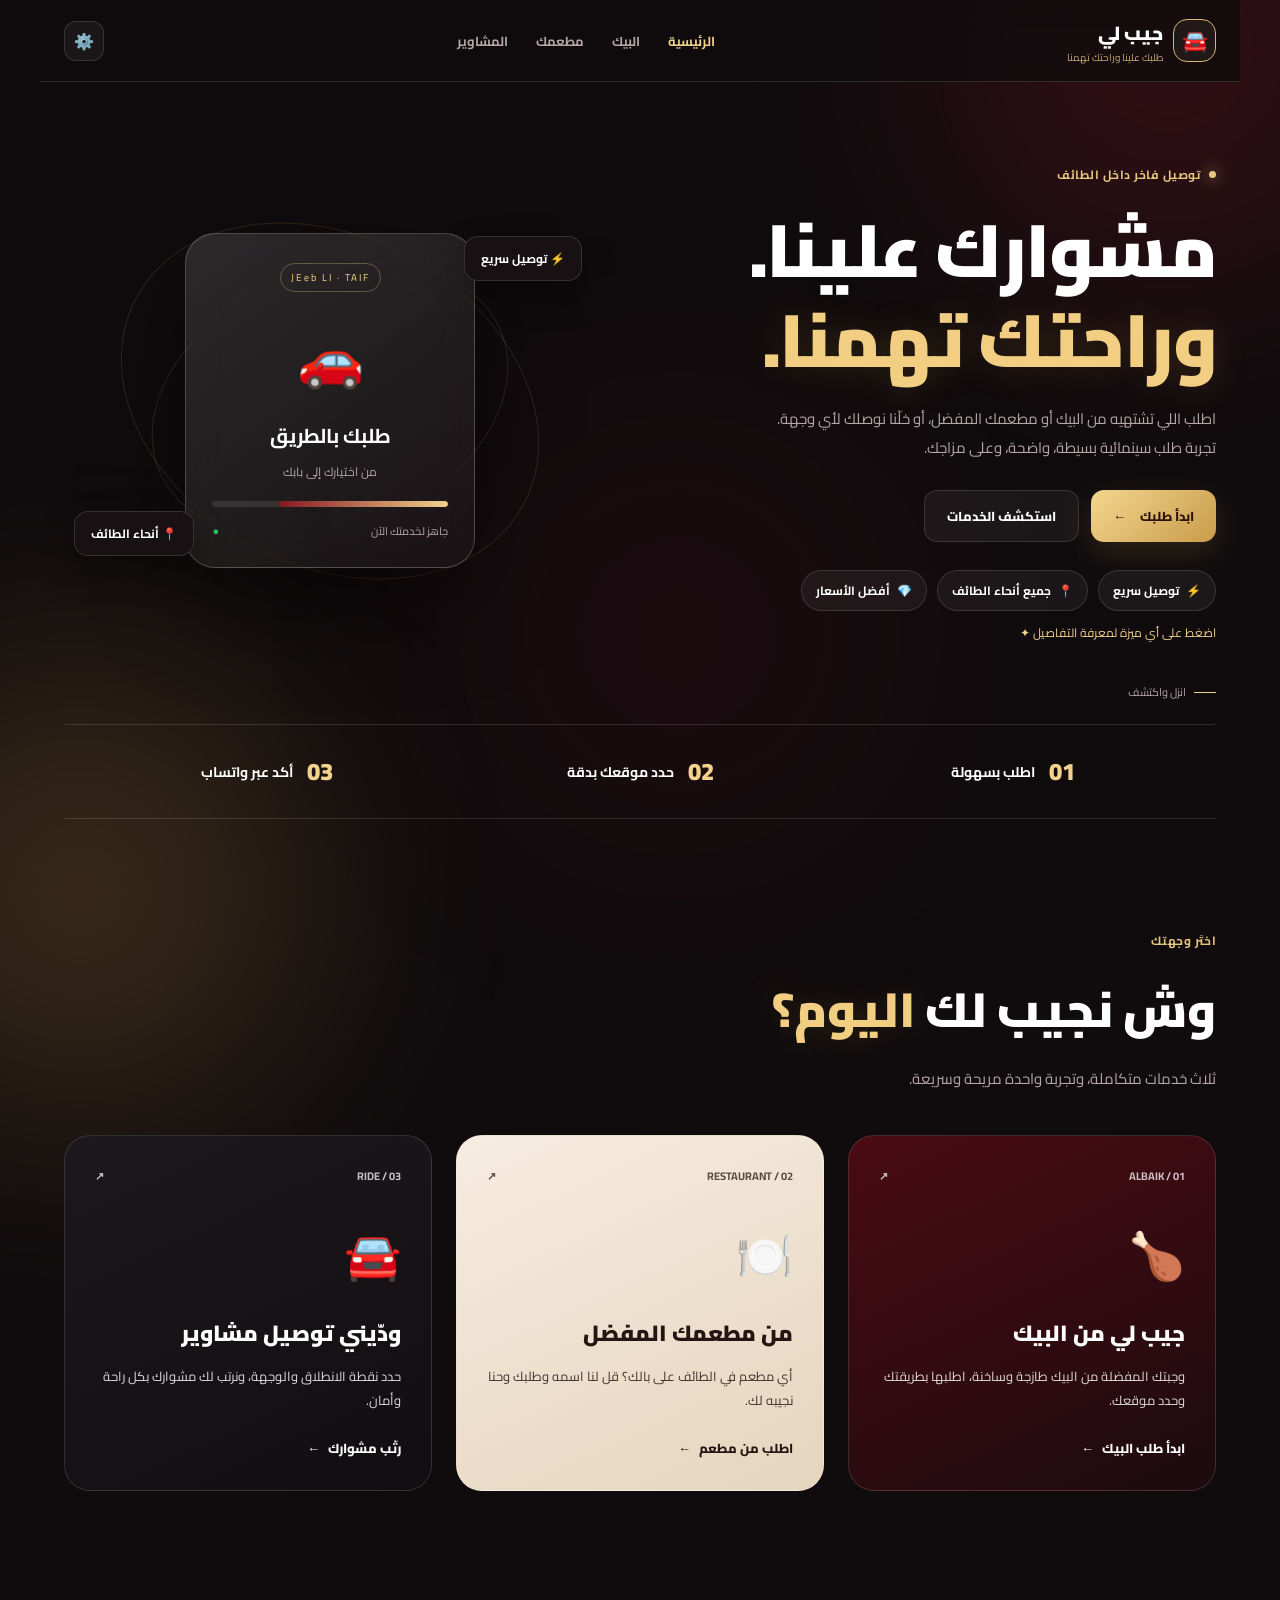
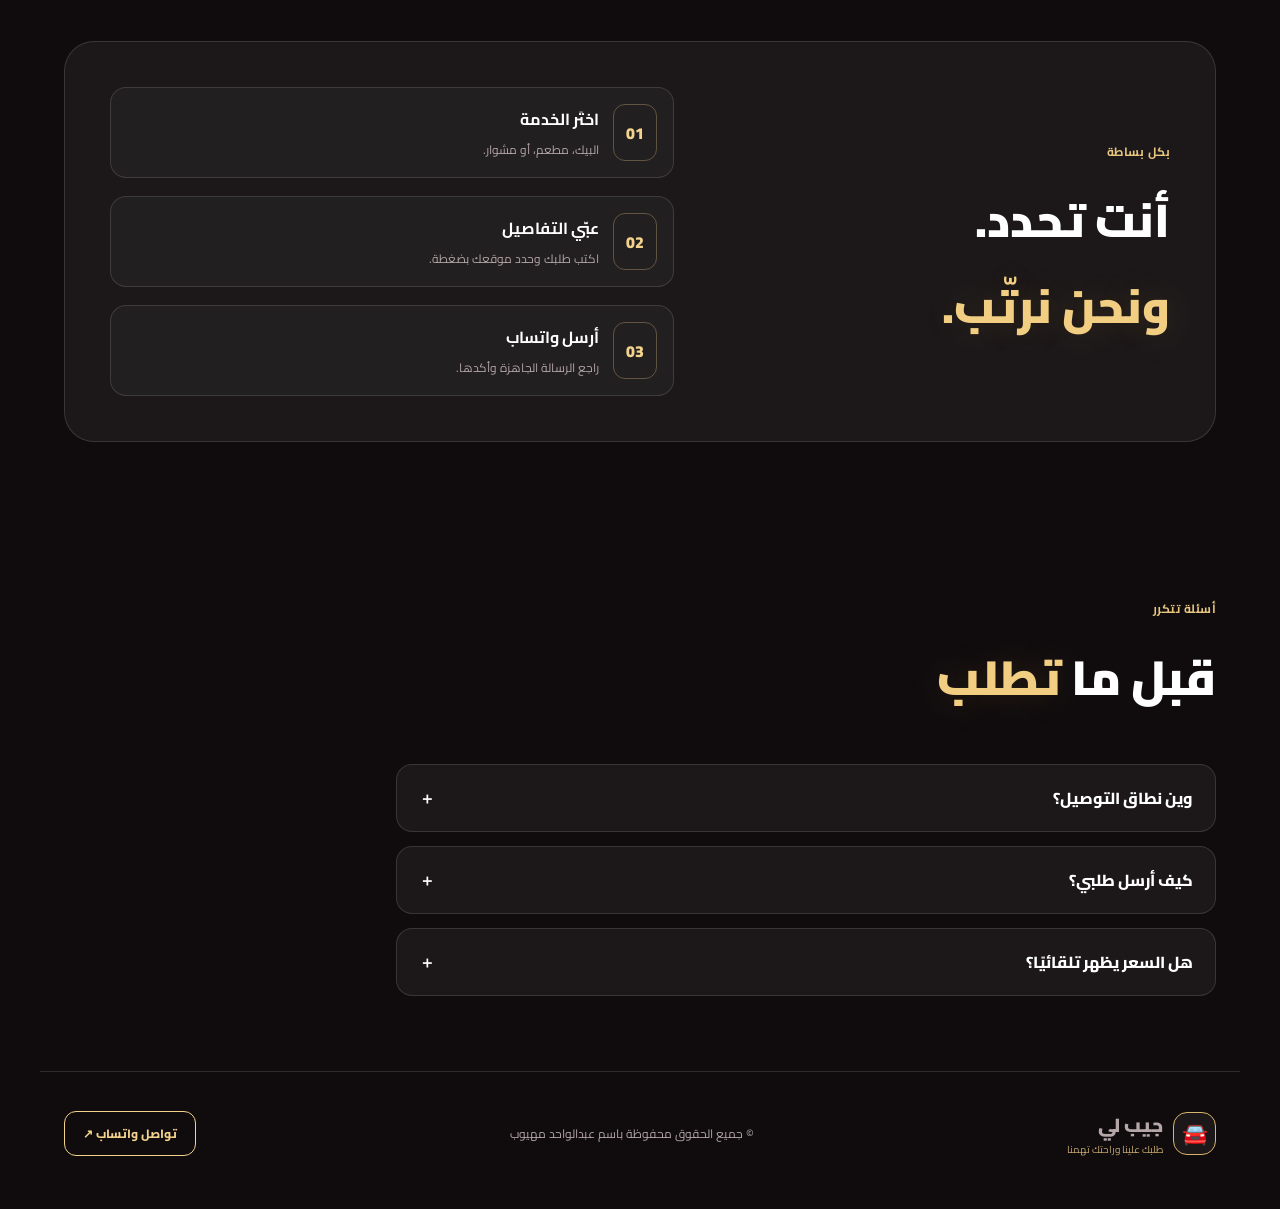
==== index.html @ 92479396 "Add files via upload" ====
<!doctype html>
<html lang="ar" dir="rtl">
<head>
  <meta charset="utf-8">
  <meta name="viewport" content="width=device-width,initial-scale=1">
  <meta name="theme-color" content="#730d16">
  <title>جيب لي | طلبك علينا وراحتك تهمنا</title>
  <link rel="preconnect" href="https://fonts.googleapis.com">
  <link rel="preconnect" href="https://fonts.gstatic.com" crossorigin>
  <link href="https://fonts.googleapis.com/css2?family=Cairo:wght@400;600;700;800;900&display=swap" rel="stylesheet">
  <link rel="stylesheet" href="index.css">
</head>
<body>
  <!-- شريط تقدم التمرير -->
  <div class="scroll-progress" id="scrollProgress"></div>

  <!-- الافتتاحية السينمائية -->
  <div class="cinematic-intro" id="cinematicIntro" aria-hidden="true">
    <div class="intro-light"></div>
    <div class="intro-inner">
      <div class="intro-mark">🚘</div>
      <div class="intro-title">جيب لي</div>
      <div class="intro-sub">JEeb LI · CINEMATIC X</div>
      <div class="intro-bar"><span></span></div>
      <button type="button" class="intro-skip" id="skipIntro">تخطي ↗</button>
    </div>
  </div>

  <!-- الإضاءات الخلفية -->
  <div class="ambient a1"></div>
  <div class="ambient a2"></div>
  <div class="ambient a3"></div>

  <!-- الهيدر -->
  <header class="nav" id="mainHeader">
    <a class="brand" href="index.html">
      <span class="brand-mark">🚘</span>
      <span>
        <b>جيب لي</b>
        <small>طلبك علينا وراحتك تهمنا</small>
      </span>
    </a>

    <nav id="navLinks" class="nav-links">
      <a class="active" href="index.html">الرئيسية</a>
      <a href="albaik.html">البيك</a>
      <a href="restaurant.html">مطعمك</a>
      <a href="trips.html">المشاوير</a>
    </nav>

    <div class="nav-actions">
      <button type="button" class="icon-btn" id="openSettings" aria-label="الإعدادات" title="الإعدادات والتفضيلات">⚙️</button>
      <button type="button" class="menu-btn" id="menuBtn" aria-label="القائمة">☰</button>
    </div>
  </header>

  <main>
    <!-- Hero Section -->
    <section class="hero">
      <div class="hero-copy reveal">
        <span class="eyebrow"><i></i> توصيل فاخر داخل الطائف</span>
        <h1>مشوارك علينا.<br><em>وراحتك تهمنا.</em></h1>
        <p>اطلب اللي تشتهيه من البيك أو مطعمك المفضل، أو خلّنا نوصلك لأي وجهة. تجربة طلب سينمائية بسيطة، واضحة، وعلى مزاجك.</p>

        <div class="hero-actions">
          <a class="btn primary" href="#services">ابدأ طلبك <span>←</span></a>
          <a class="btn ghost" href="#how">استكشف الخدمات</a>
        </div>

        <!-- Feature Badges التفاعلية -->
        <div class="badges-row">
          <button type="button" class="f-badge" data-tip="نستلم طلبك ونوصله بأسرع وقت ممكن داخل الطائف">
            <span>⚡</span> توصيل سريع
          </button>
          <button type="button" class="f-badge" data-tip="نغطي أحياء الطائف والحوية والمناطق المجاورة">
            <span>📍</span> جميع أنحاء الطائف
          </button>
          <button type="button" class="f-badge" data-tip="تسعير واضح وعادل يُؤكد معك قبل اعتماد الطلب">
            <span>💎</span> أفضل الأسعار
          </button>
        </div>
        <div class="badge-tip-box" id="badgeTipBox" aria-live="polite">اضغط على أي ميزة لمعرفة التفاصيل ✦</div>
      </div>

      <div class="hero-art reveal">
        <div class="orbit orbit-one"></div>
        <div class="orbit orbit-two"></div>
        <div class="glass-card main-glass tilt">
          <div class="shine"></div>
          <span class="tag">JEeb LI · TAIF</span>
          <div class="delivery-icon">🚗</div>
          <h3>طلبك بالطريق</h3>
          <p>من اختيارك إلى بابك</p>
          <div class="progress"><span></span></div>
          <div class="status">
            <span>جاهز لخدمتك الآن</span>
            <b>●</b>
          </div>
        </div>
        <div class="float-chip chip-a">⚡ توصيل سريع</div>
        <div class="float-chip chip-b">📍 أنحاء الطائف</div>
      </div>

      <div class="scroll-hint"><span></span> انزل واكتشف</div>
    </section>

    <!-- شريط الثقة -->
    <section class="trust reveal">
      <div><b>01</b><span>اطلب بسهولة</span></div>
      <div><b>02</b><span>حدد موقعك بدقة</span></div>
      <div><b>03</b><span>أكد عبر واتساب</span></div>
    </section>

    <!-- بطاقات الخدمات الرئيسية -->
    <section class="section" id="services">
      <div class="section-head reveal">
        <span class="eyebrow">اختَر وجهتك</span>
        <h2>وش نجيب لك <em>اليوم؟</em></h2>
        <p>ثلاث خدمات متكاملة، وتجربة واحدة مريحة وسريعة.</p>
      </div>

      <div class="service-grid">
        <a class="service-card red reveal tilt" href="albaik.html">
          <div class="card-top">
            <span class="num">01 / ALBAIK</span>
            <span class="arrow">↗</span>
          </div>
          <div class="service-emoji">🍗</div>
          <h3>جيب لي من البيك</h3>
          <p>وجبتك المفضلة من البيك طازجة وساخنة، اطلبها بطريقتك وحدد موقعك.</p>
          <span class="card-link">ابدأ طلب البيك <b>←</b></span>
          <div class="card-glow"></div>
        </a>

        <a class="service-card cream reveal tilt" href="restaurant.html">
          <div class="card-top">
            <span class="num">02 / RESTAURANT</span>
            <span class="arrow">↗</span>
          </div>
          <div class="service-emoji">🍽️</div>
          <h3>من مطعمك المفضل</h3>
          <p>أي مطعم في الطائف على بالك؟ قل لنا اسمه وطلبك وحنا نجيبه لك.</p>
          <span class="card-link">اطلب من مطعم <b>←</b></span>
          <div class="card-glow"></div>
        </a>

        <a class="service-card dark reveal tilt" href="trips.html">
          <div class="card-top">
            <span class="num">03 / RIDE</span>
            <span class="arrow">↗</span>
          </div>
          <div class="service-emoji">🚘</div>
          <h3>ودّيني توصيل مشاوير</h3>
          <p>حدد نقطة الانطلاق والوجهة، ونرتب لك مشوارك بكل راحة وأمان.</p>
          <span class="card-link">رتّب مشوارك <b>←</b></span>
          <div class="card-glow"></div>
        </a>
      </div>
    </section>

    <!-- كيف نعمل -->
    <section class="how section" id="how">
      <div class="how-panel reveal">
        <div>
          <span class="eyebrow">بكل بساطة</span>
          <h2>أنت تحدد.<br><em>ونحن نرتّب.</em></h2>
        </div>
        <div class="steps">
          <div>
            <span>01</span>
            <b>اختَر الخدمة</b>
            <small>البيك، مطعم، أو مشوار.</small>
          </div>
          <div>
            <span>02</span>
            <b>عبّي التفاصيل</b>
            <small>اكتب طلبك وحدد موقعك بضغطة.</small>
          </div>
          <div>
            <span>03</span>
            <b>أرسل واتساب</b>
            <small>راجع الرسالة الجاهزة وأكدها.</small>
          </div>
        </div>
      </div>
    </section>

    <!-- الأسئلة الشائعة -->
    <section class="section faq-section">
      <div class="section-head reveal">
        <span class="eyebrow">أسئلة تتكرر</span>
        <h2>قبل ما <em>تطلب</em></h2>
      </div>
      <div class="faq reveal">
        <details>
          <summary>وين نطاق التوصيل؟ <span>＋</span></summary>
          <p>الخدمة موجهة داخل الطائف. تأكد من توفر منطقتك عند التواصل عبر واتساب.</p>
        </details>
        <details>
          <summary>كيف أرسل طلبي؟ <span>＋</span></summary>
          <p>عبّئ النموذج في الصفحة المناسبة، ثم اضغط إرسال عبر واتساب لمراجعة التفاصيل وإرسالها.</p>
        </details>
        <details>
          <summary>هل السعر يظهر تلقائيًا؟ <span>＋</span></summary>
          <p>لا. تفاصيل السعر والتوصيل يتم تأكيدها بوضوح مع فريق الخدمة قبل اعتماد الطلب.</p>
        </details>
      </div>
    </section>
  </main>

  <!-- الفوتر -->
  <footer>
    <a class="brand" href="index.html">
      <span class="brand-mark">🚘</span>
      <span>
        <b>جيب لي</b>
        <small>طلبك علينا وراحتك تهمنا</small>
      </span>
    </a>
    <p>© جميع الحقوق محفوظة باسم عبدالواحد مهيوب</p>
    <a class="wa" href="https://wa.me/966571664509" target="_blank" rel="noopener">تواصل واتساب ↗</a>
  </footer>

  <!-- Settings Drawer -->
  <div class="drawer-overlay" id="drawerOverlay"></div>
  <aside class="settings-drawer" id="settingsDrawer" aria-label="الإعدادات">
    <div class="drawer-head">
      <div>
        <span>JEeb LI · SETTINGS</span>
        <h3>إعدادات التجربة</h3>
      </div>
      <button type="button" class="close-btn" id="closeSettings" aria-label="إغلاق">✕</button>
    </div>

    <div class="drawer-body">
      <div class="setting-row">
        <div>
          <b>المظهر (داكن / فاتح)</b>
          <small>تبديل ألوان الواجهة</small>
        </div>
        <button type="button" class="pill-toggle" id="themeToggle">الوضع الداكن 🌙</button>
      </div>

      <div class="setting-row">
        <div>
          <b>الحركات السينمائية</b>
          <small>تفعيل أو تقليل الأنيميشن</small>
        </div>
        <button type="button" class="pill-toggle" id="motionToggle">مفعّلة ✨</button>
      </div>

      <div class="drawer-card">
        <b>⭐ قيّم تجربتك</b>
        <div class="stars" id="starRating">
          <button type="button" data-star="1">★</button>
          <button type="button" data-star="2">★</button>
          <button type="button" data-star="3">★</button>
          <button type="button" data-star="4">★</button>
          <button type="button" data-star="5">★</button>
        </div>
        <textarea id="feedbackInput" placeholder="اكتب تعليقك أو اقتراحك لتحسين الخدمة..."></textarea>
        <button type="button" class="btn primary full-btn" id="sendFeedbackBtn">إرسال التقييم والاقتراح</button>
      </div>

      <div class="drawer-links">
        <details>
          <summary>الشروط والأحكام</summary>
          <p>يتم اعتماد الطلبات بعد مراجعتها وتأكيد السعر النهائي عبر محادثة واتساب الرسمية.</p>
        </details>
        <details>
          <summary>سياسة الخصوصية</summary>
          <p>بياناتك وموقعك الجغرافي تُستخدم فقط لتنفيذ طلبك ولا يتم تخزينها على خوادم خارجية.</p>
        </details>
        <details>
          <summary>معلومات الموقع والتواصل</summary>
          <p>منصة جيب لي لخدمات التوصيل والمشاوير في الطائف — واتساب الدعم: 966571664509</p>
        </details>
      </div>
    </div>
  </aside>

  <div class="toast" id="toast"></div>
  <script src="index.js"></script>
</body>
</html>
---- index.css ----
:root {
  --bg: #100c0e;
  --surface: #181114;
  --card: rgba(255, 255, 255, 0.05);
  --red: #851722;
  --red2: #4b0b13;
  --gold: #f2d28c;
  --gold2: #c99b4b;
  --cream: #fff8ed;
  --text: #ffffff;
  --muted: #b5a6a8;
  --line: rgba(255, 255, 255, 0.13);
  --ease: cubic-bezier(0.16, 1, 0.3, 1);
}

html[data-theme="light"] {
  --bg: #f7f1e8;
  --surface: #fffaf2;
  --card: rgba(44, 27, 25, 0.05);
  --text: #241615;
  --muted: #6e5b58;
  --line: rgba(44, 27, 25, 0.14);
}

* { box-sizing: border-box; }
html { scroll-behavior: smooth; }
body {
  margin: 0;
  background: var(--bg);
  color: var(--text);
  font-family: 'Cairo', Arial, sans-serif;
  overflow-x: hidden;
  transition: background 0.35s var(--ease), color 0.35s var(--ease);
}
a { color: inherit; text-decoration: none; }
button, input, textarea { font: inherit; }

/* Scroll Progress */
.scroll-progress {
  position: fixed;
  top: 0;
  right: 0;
  height: 3px;
  width: 0%;
  background: linear-gradient(90deg, var(--gold2), var(--gold));
  z-index: 1200;
}

/* Cinematic Opening */
.cinematic-intro {
  position: fixed;
  inset: 0;
  z-index: 3000;
  background: radial-gradient(circle at center, #2a0d14 0%, #0b0709 75%);
  display: grid;
  place-items: center;
  transition: opacity 0.65s var(--ease), visibility 0.65s var(--ease);
}
.cinematic-intro.hide {
  opacity: 0;
  visibility: hidden;
  pointer-events: none;
}
.intro-inner { text-align: center; padding: 20px; }
.intro-mark {
  width: 68px;
  height: 68px;
  margin: 0 auto 14px;
  border-radius: 20px;
  border: 1px solid rgba(242, 210, 140, 0.5);
  display: grid;
  place-items: center;
  font-size: 30px;
  background: rgba(255, 255, 255, 0.05);
  box-shadow: 0 20px 50px rgba(0,0,0,0.5);
  animation: popIn 0.7s var(--ease);
}
.intro-title {
  font-size: 38px;
  font-weight: 900;
  color: #fff;
  letter-spacing: -1px;
}
.intro-sub {
  font-size: 11px;
  letter-spacing: 3px;
  color: var(--gold);
  margin-top: 4px;
}
.intro-bar {
  width: 190px;
  height: 3px;
  background: rgba(255,255,255,0.12);
  border-radius: 10px;
  margin: 20px auto 16px;
  overflow: hidden;
}
.intro-bar span {
  display: block;
  height: 100%;
  width: 0%;
  background: linear-gradient(90deg, var(--gold2), var(--gold));
  animation: barFill 1.1s var(--ease) forwards;
}
.intro-skip {
  background: transparent;
  border: 1px solid rgba(242, 210, 140, 0.35);
  color: var(--gold);
  padding: 6px 14px;
  border-radius: 99px;
  font-size: 11px;
  cursor: pointer;
}
@keyframes barFill { to { width: 100%; } }
@keyframes popIn { from { opacity: 0; transform: scale(0.85); } to { opacity: 1; transform: scale(1); } }

/* Ambient Lights */
.ambient {
  position: fixed;
  z-index: -1;
  width: 460px;
  height: 460px;
  border-radius: 50%;
  filter: blur(110px);
  opacity: 0.22;
  pointer-events: none;
}
.a1 { background: #a51d2e; top: -180px; right: -120px; }
.a2 { background: #c48d42; bottom: -220px; left: -150px; }
.a3 { background: #6b111d; top: 45%; left: 35%; opacity: 0.12; }

/* Header */
.nav {
  height: 82px;
  max-width: 1200px;
  margin: auto;
  padding: 0 24px;
  display: flex;
  align-items: center;
  justify-content: space-between;
  border-bottom: 1px solid var(--line);
  position: sticky;
  top: 0;
  z-index: 50;
  backdrop-filter: blur(16px);
  background: rgba(16, 12, 14, 0.78);
}
html[data-theme="light"] .nav { background: rgba(247, 241, 232, 0.85); }

.brand { display: flex; align-items: center; gap: 10px; }
.brand-mark {
  display: grid;
  place-items: center;
  width: 43px;
  height: 43px;
  border: 1px solid #d9b66b;
  border-radius: 14px;
  background: var(--card);
  font-size: 21px;
}
.brand b { display: block; font-size: 19px; font-weight: 900; }
.brand small { display: block; font-size: 10px; color: #c6a96d; margin-top: -3px; }

.nav-links { display: flex; gap: 28px; color: var(--muted); font-size: 13px; font-weight: 700; }
.nav-links a { transition: 0.25s; position: relative; }
.nav-links a:hover, .nav-links .active { color: var(--gold); }
html[data-theme="light"] .nav-links a:hover, html[data-theme="light"] .nav-links .active { color: #8c5a19; }

.nav-actions { display: flex; align-items: center; gap: 10px; }
.icon-btn {
  width: 40px;
  height: 40px;
  border-radius: 12px;
  border: 1px solid var(--line);
  background: var(--card);
  color: var(--text);
  cursor: pointer;
  display: grid;
  place-items: center;
  transition: 0.25s;
}
.icon-btn:hover { border-color: var(--gold); transform: rotate(25deg); }
.menu-btn { display: none; background: none; border: 1px solid var(--line); border-radius: 10px; color: var(--text); font-size: 20px; padding: 4px 10px; cursor: pointer; }

/* Hero */
.hero {
  max-width: 1200px;
  min-height: 630px;
  margin: auto;
  padding: 75px 24px 70px;
  display: grid;
  grid-template-columns: 1.05fr 0.95fr;
  align-items: center;
  gap: 30px;
  position: relative;
}
.hero-copy { max-width: 570px; }
.eyebrow {
  display: inline-flex;
  align-items: center;
  gap: 9px;
  color: #e8c77f;
  font-size: 12px;
  font-weight: 700;
  letter-spacing: 0.5px;
}
html[data-theme="light"] .eyebrow { color: #9c6821; }
.eyebrow i {
  width: 7px;
  height: 7px;
  background: #e8c77f;
  border-radius: 50%;
  box-shadow: 0 0 15px #e8c77f;
}
.hero h1 {
  font-size: clamp(40px, 5.8vw, 74px);
  line-height: 1.22;
  margin: 18px 0;
  font-weight: 900;
  letter-spacing: -1.5px;
}
.hero h1 em, .section-head h2 em, .how h2 em {
  font-style: normal;
  color: #f1ce81;
  text-shadow: 0 0 35px #c99a4233;
}
html[data-theme="light"] .hero h1 em,
html[data-theme="light"] .section-head h2 em,
html[data-theme="light"] .how h2 em { color: #9c641c; text-shadow: none; }

.hero-copy > p {
  max-width: 470px;
  color: var(--muted);
  line-height: 1.95;
  font-size: 15px;
}
.hero-actions { display: flex; flex-wrap: wrap; gap: 12px; margin-top: 28px; }
.btn {
  padding: 13px 22px;
  border-radius: 13px;
  font-weight: 800;
  font-size: 13px;
  display: inline-flex;
  gap: 14px;
  align-items: center;
  justify-content: center;
  border: 0;
  cursor: pointer;
  transition: transform 0.25s var(--ease), box-shadow 0.25s var(--ease);
}
.btn:hover { transform: translateY(-3px); }
.primary {
  background: linear-gradient(135deg, #f3d68e, #c99b4b);
  color: #2c100b;
  box-shadow: 0 10px 30px #d6a54a28;
}
.ghost { border: 1px solid var(--line); color: var(--text); background: var(--card); }

/* Feature Badges */
.badges-row {
  display: flex;
  flex-wrap: wrap;
  gap: 10px;
  margin-top: 28px;
}
.f-badge {
  background: var(--card);
  border: 1px solid var(--line);
  color: var(--text);
  padding: 8px 14px;
  border-radius: 99px;
  font-size: 12px;
  font-weight: 700;
  display: inline-flex;
  align-items: center;
  gap: 7px;
  cursor: pointer;
  transition: 0.25s;
}
.f-badge:hover, .f-badge.active {
  border-color: var(--gold);
  background: rgba(242, 210, 140, 0.12);
  transform: translateY(-2px);
}
.badge-tip-box {
  margin-top: 10px;
  font-size: 12px;
  color: var(--gold);
  min-height: 20px;
}
html[data-theme="light"] .badge-tip-box { color: #8c5a19; }

/* Hero Art */
.hero-art {
  height: 420px;
  position: relative;
  display: grid;
  place-items: center;
  perspective: 1000px;
}
.orbit {
  position: absolute;
  border: 1px solid #d9b66b28;
  border-radius: 50%;
  transform: rotate(-22deg);
}
.orbit-one { width: 370px; height: 260px; }
.orbit-two { width: 440px; height: 330px; transform: rotate(28deg); }

.glass-card {
  position: relative;
  overflow: hidden;
  backdrop-filter: blur(22px);
  background: linear-gradient(145deg, rgba(255,255,255,0.12), rgba(255,255,255,0.03));
  border: 1px solid rgba(255,255,255,0.2);
  box-shadow: 0 35px 100px rgba(0,0,0,0.45);
  border-radius: 30px;
}
html[data-theme="light"] .glass-card {
  background: linear-gradient(145deg, #fffdf9, #f4eadc);
  border-color: rgba(156, 100, 28, 0.25);
  box-shadow: 0 25px 60px rgba(80, 50, 20, 0.12);
}
.main-glass { width: 290px; padding: 26px; text-align: center; }
.tag {
  font-size: 10px;
  letter-spacing: 2px;
  color: var(--gold);
  border: 1px solid rgba(242, 210, 140, 0.3);
  padding: 4px 10px;
  border-radius: 99px;
}
html[data-theme="light"] .tag { color: #8c5a19; border-color: rgba(140,90,25,0.3); }
.delivery-icon { font-size: 54px; margin: 18px 0 8px; }
.main-glass h3 { margin: 0 0 6px; font-size: 20px; }
.main-glass p { margin: 0 0 18px; font-size: 12px; color: var(--muted); }
.progress {
  height: 6px;
  background: rgba(255,255,255,0.1);
  border-radius: 10px;
  overflow: hidden;
}
.progress span {
  display: block;
  width: 72%;
  height: 100%;
  background: linear-gradient(90deg, var(--red), var(--gold));
  border-radius: 10px;
}
.status {
  margin-top: 14px;
  display: flex;
  justify-content: space-between;
  font-size: 11px;
  color: var(--muted);
}
.status b { color: #22c55e; }

.float-chip {
  position: absolute;
  padding: 10px 16px;
  border-radius: 14px;
  background: var(--surface);
  border: 1px solid var(--line);
  font-size: 12px;
  font-weight: 700;
  box-shadow: 0 15px 35px rgba(0,0,0,0.3);
}
.chip-a { top: 45px; right: 15px; }
.chip-b { bottom: 55px; left: 10px; }

.scroll-hint {
  position: absolute;
  bottom: 12px;
  right: 24px;
  font-size: 11px;
  color: var(--muted);
  display: flex;
  align-items: center;
  gap: 8px;
}
.scroll-hint span { width: 22px; height: 1px; background: var(--gold); }

/* Trust */
.trust {
  max-width: 1150px;
  margin: 10px auto 30px;
  padding: 24px;
  display: grid;
  grid-template-columns: repeat(3, 1fr);
  gap: 18px;
  border-top: 1px solid var(--line);
  border-bottom: 1px solid var(--line);
}
.trust div { display: flex; align-items: center; gap: 14px; justify-content: center; }
.trust b { font-size: 24px; font-weight: 900; color: var(--gold); }
html[data-theme="light"] .trust b { color: #9c641c; }
.trust span { font-size: 14px; font-weight: 700; }

/* Sections & Service Cards */
.section { max-width: 1200px; margin: auto; padding: 75px 24px; }
.section-head { margin-bottom: 42px; }
.section-head h2 { font-size: clamp(30px, 4.5vw, 48px); margin: 10px 0; font-weight: 900; }
.section-head p { color: var(--muted); margin: 0; font-size: 15px; }

.service-grid { display: grid; grid-template-columns: repeat(3, 1fr); gap: 24px; }
.service-card {
  position: relative;
  overflow: hidden;
  border-radius: 26px;
  padding: 30px;
  border: 1px solid var(--line);
  display: flex;
  flex-direction: column;
  transition: transform 0.3s var(--ease), border-color 0.3s var(--ease), box-shadow 0.3s var(--ease);
}
.service-card:hover {
  border-color: var(--gold);
  box-shadow: 0 25px 60px rgba(0, 0, 0, 0.35);
}
.service-card.red { background: linear-gradient(155deg, #4b0b13, #1b0b0f); color: #fff; }
.service-card.cream { background: linear-gradient(155deg, #f6ece0, #e6d5be); color: #241513; }
.service-card.dark { background: linear-gradient(155deg, #1d181c, #110d10); color: #fff; }

.card-top { display: flex; justify-content: space-between; font-size: 11px; opacity: 0.75; font-weight: 700; }
.service-emoji { font-size: 46px; margin: 26px 0 14px; }
.service-card h3 { font-size: 22px; margin: 0 0 10px; font-weight: 900; }
.service-card p { font-size: 13px; line-height: 1.85; opacity: 0.85; margin: 0 0 24px; flex-grow: 1; }
.card-link { font-size: 13px; font-weight: 800; display: inline-flex; align-items: center; gap: 8px; }

/* How Panel */
.how-panel {
  background: var(--card);
  border: 1px solid var(--line);
  border-radius: 30px;
  padding: 45px;
  display: grid;
  grid-template-columns: 0.9fr 1.1fr;
  gap: 35px;
  align-items: center;
}
.how-panel h2 { font-size: clamp(30px, 4vw, 46px); margin: 12px 0 0; font-weight: 900; }
.steps { display: grid; gap: 18px; }
.steps div {
  display: grid;
  grid-template-columns: 44px 1fr;
  gap: 4px 14px;
  padding: 16px;
  border-radius: 16px;
  background: rgba(255,255,255,0.03);
  border: 1px solid var(--line);
}
.steps span {
  grid-row: span 2;
  display: grid;
  place-items: center;
  font-weight: 900;
  color: var(--gold);
  border: 1px solid rgba(242,210,140,0.3);
  border-radius: 12px;
}
html[data-theme="light"] .steps span { color: #9c641c; }
.steps small { color: var(--muted); font-size: 12px; }

/* FAQ */
.faq { display: grid; gap: 14px; max-width: 820px; }
.faq details {
  background: var(--card);
  border: 1px solid var(--line);
  border-radius: 16px;
  padding: 18px 22px;
}
.faq summary {
  cursor: pointer;
  font-weight: 800;
  list-style: none;
  display: flex;
  justify-content: space-between;
  align-items: center;
}
.faq details p { margin: 12px 0 0; color: var(--muted); font-size: 13px; line-height: 1.9; }

/* Footer */
footer {
  max-width: 1200px;
  margin: auto;
  padding: 35px 24px 50px;
  border-top: 1px solid var(--line);
  display: flex;
  flex-wrap: wrap;
  gap: 20px;
  align-items: center;
  justify-content: space-between;
  font-size: 12px;
  color: var(--muted);
}
footer .wa {
  padding: 10px 18px;
  border-radius: 12px;
  border: 1px solid var(--gold);
  color: var(--gold);
  font-weight: 800;
}
html[data-theme="light"] footer .wa { color: #8c5a19; border-color: #8c5a19; }

/* Settings Drawer */
.drawer-overlay {
  position: fixed;
  inset: 0;
  background: rgba(0, 0, 0, 0.6);
  backdrop-filter: blur(4px);
  z-index: 900;
  opacity: 0;
  visibility: hidden;
  transition: 0.3s;
}
.drawer-overlay.open { opacity: 1; visibility: visible; }
.settings-drawer {
  position: fixed;
  top: 0;
  left: 0;
  width: min(390px, 92vw);
  height: 100%;
  background: var(--surface);
  border-right: 1px solid var(--line);
  z-index: 950;
  transform: translateX(-100%);
  transition: transform 0.35s var(--ease);
  display: flex;
  flex-direction: column;
}
.settings-drawer.open { transform: translateX(0); }
.drawer-head {
  padding: 22px;
  border-bottom: 1px solid var(--line);
  display: flex;
  justify-content: space-between;
  align-items: center;
}
.drawer-head span { font-size: 10px; letter-spacing: 2px; color: var(--gold); }
.drawer-head h3 { margin: 4px 0 0; font-size: 20px; }
.close-btn {
  background: var(--card);
  border: 1px solid var(--line);
  color: var(--text);
  width: 36px;
  height: 36px;
  border-radius: 10px;
  cursor: pointer;
}
.drawer-body { padding: 20px; overflow-y: auto; display: grid; gap: 16px; }
.setting-row {
  display: flex;
  justify-content: space-between;
  align-items: center;
  gap: 12px;
  padding: 14px;
  border-radius: 14px;
  background: var(--card);
  border: 1px solid var(--line);
}
.setting-row b { display: block; font-size: 13px; }
.setting-row small { color: var(--muted); font-size: 11px; }
.pill-toggle {
  padding: 8px 12px;
  border-radius: 10px;
  border: 1px solid var(--line);
  background: var(--bg);
  color: var(--text);
  font-size: 11px;
  font-weight: 700;
  cursor: pointer;
  white-space: nowrap;
}
.drawer-card {
  padding: 16px;
  border-radius: 16px;
  background: var(--card);
  border: 1px solid var(--line);
  display: grid;
  gap: 10px;
}
.stars { display: flex; gap: 6px; }
.stars button {
  background: none;
  border: 0;
  font-size: 24px;
  color: #6b5f61;
  cursor: pointer;
  padding: 0;
}
.stars button.active { color: var(--gold); }
.drawer-card textarea {
  width: 100%;
  min-height: 75px;
  background: var(--bg);
  border: 1px solid var(--line);
  border-radius: 10px;
  padding: 10px;
  color: var(--text);
  font-size: 12px;
  resize: vertical;
}
.full-btn { width: 100%; }
.drawer-links details {
  padding: 12px 14px;
  border: 1px solid var(--line);
  border-radius: 12px;
  margin-bottom: 8px;
  font-size: 12px;
}
.drawer-links summary { font-weight: 700; cursor: pointer; }
.drawer-links p { color: var(--muted); margin: 8px 0 0; line-height: 1.8; }

/* Reveal & Toast */
.reveal { opacity: 0; transform: translateY(22px); transition: opacity 0.65s var(--ease), transform 0.65s var(--ease); }
.reveal.visible { opacity: 1; transform: translateY(0); }
body.reduce-motion .reveal { opacity: 1; transform: none; transition: none; }
body.reduce-motion .cinematic-intro { display: none; }

.toast {
  position: fixed;
  bottom: 24px;
  left: 50%;
  transform: translate(-50%, 24px);
  background: #231619;
  color: #fff;
  border: 1px solid rgba(242, 210, 140, 0.35);
  padding: 11px 20px;
  border-radius: 12px;
  font-size: 12px;
  opacity: 0;
  pointer-events: none;
  z-index: 2000;
  transition: 0.3s;
}
.toast.show { opacity: 1; transform: translate(-50%, 0); }

@media (max-width: 900px) {
  .hero { grid-template-columns: 1fr; padding-top: 45px; }
  .hero-art { height: 340px; }
  .service-grid, .how-panel, .trust { grid-template-columns: 1fr; }
  .menu-btn { display: inline-block; }
  .nav-links {
    display: none;
    position: absolute;
    top: 82px;
    right: 0;
    left: 0;
    background: var(--surface);
    border-bottom: 1px solid var(--line);
    flex-direction: column;
    padding: 18px 24px;
    gap: 16px;
  }
  .nav-links.open { display: flex; }
}
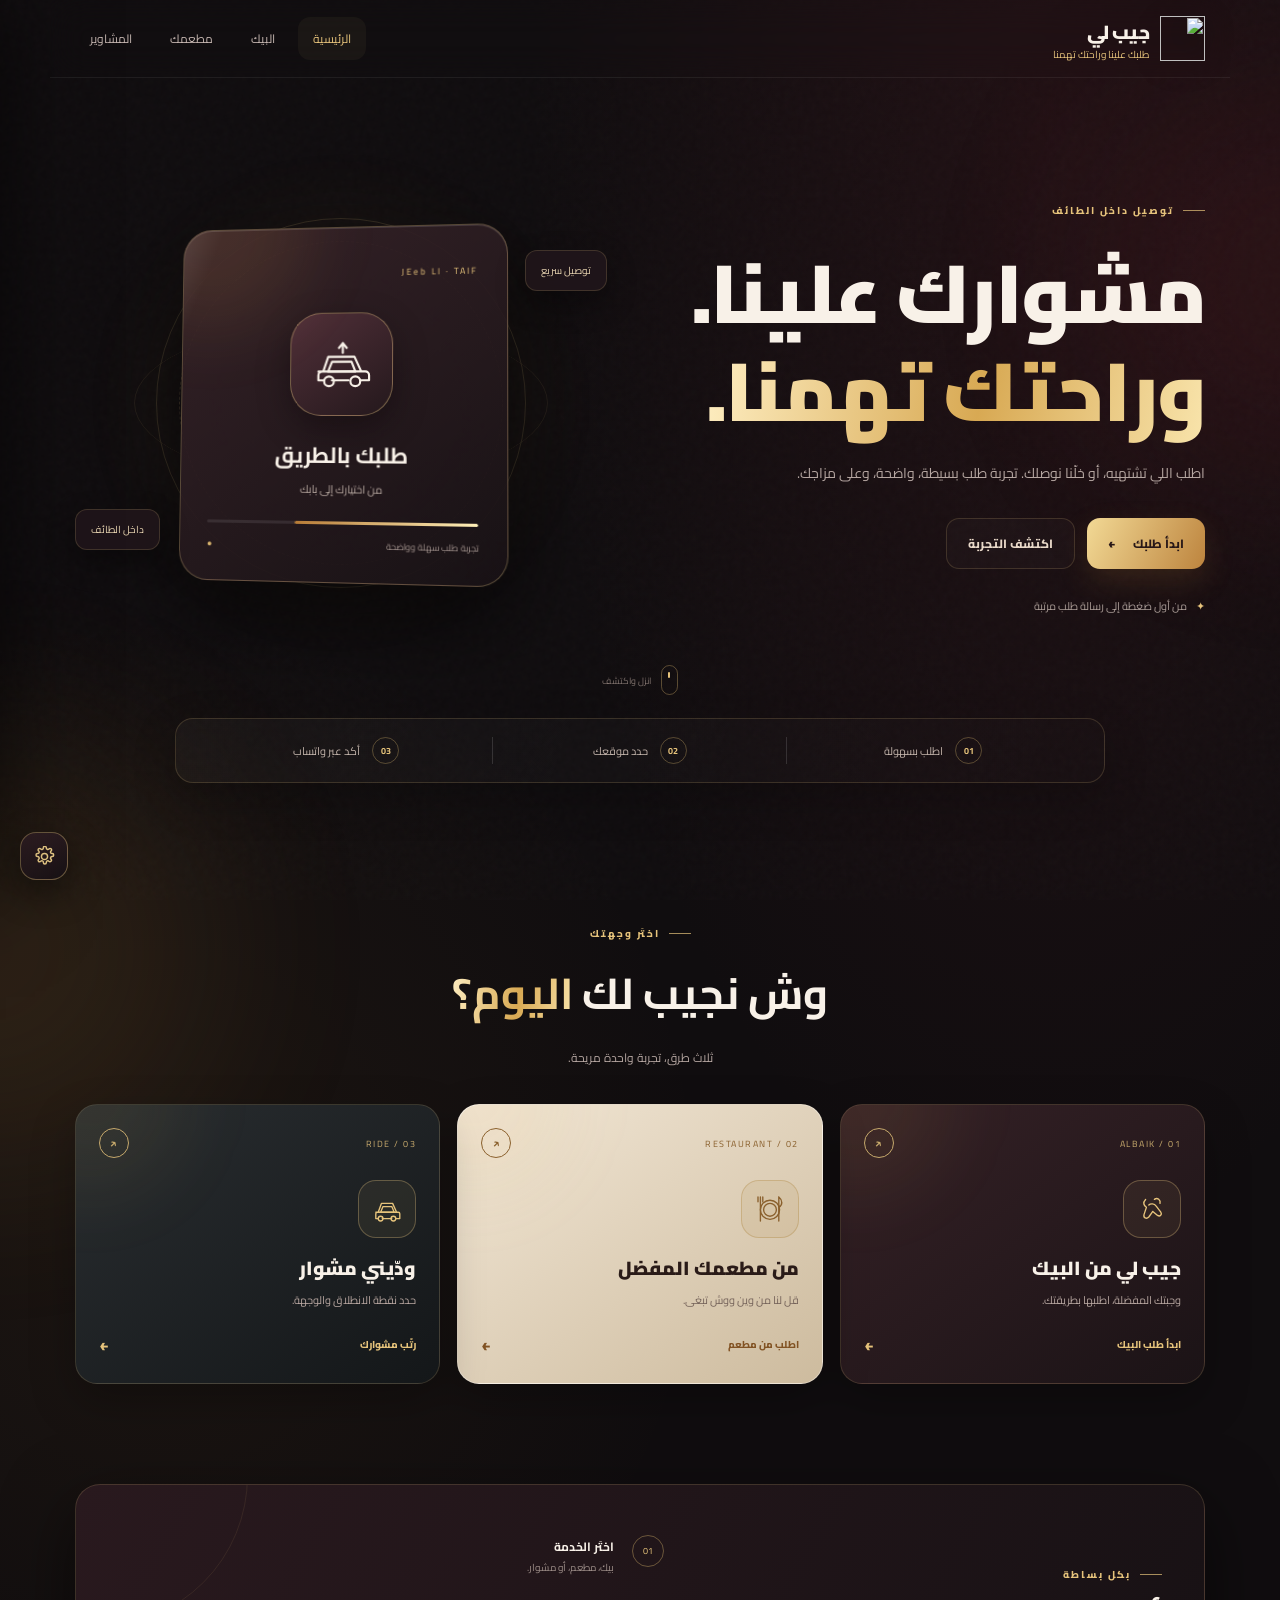
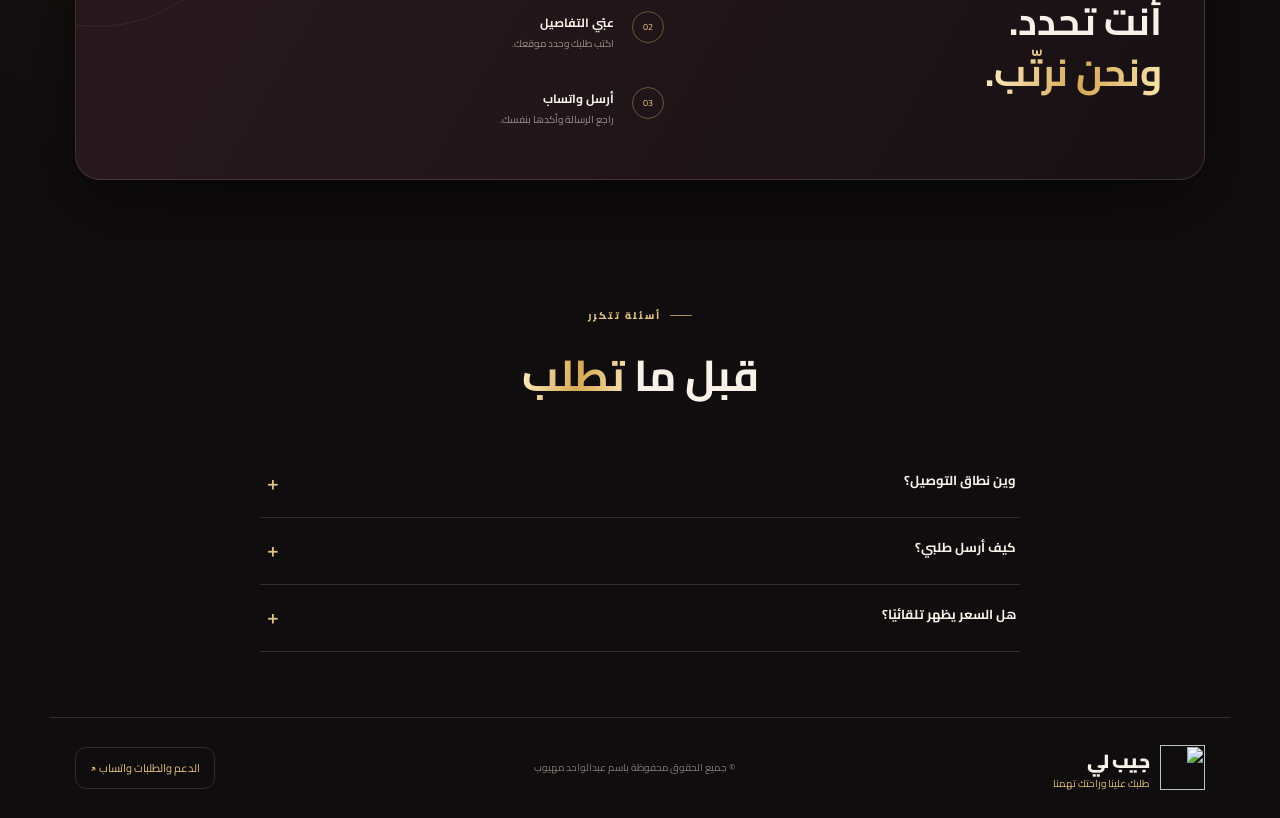
==== commit 5ae12a33: "Add files via upload" ====
--- a/index.html
+++ b/index.html
@@ -1,285 +1 @@
-<!doctype html>
-<html lang="ar" dir="rtl">
-<head>
-  <meta charset="utf-8">
-  <meta name="viewport" content="width=device-width,initial-scale=1">
-  <meta name="theme-color" content="#730d16">
-  <title>جيب لي | طلبك علينا وراحتك تهمنا</title>
-  <link rel="preconnect" href="https://fonts.googleapis.com">
-  <link rel="preconnect" href="https://fonts.gstatic.com" crossorigin>
-  <link href="https://fonts.googleapis.com/css2?family=Cairo:wght@400;600;700;800;900&display=swap" rel="stylesheet">
-  <link rel="stylesheet" href="index.css">
-</head>
-<body>
-  <!-- شريط تقدم التمرير -->
-  <div class="scroll-progress" id="scrollProgress"></div>
-
-  <!-- الافتتاحية السينمائية -->
-  <div class="cinematic-intro" id="cinematicIntro" aria-hidden="true">
-    <div class="intro-light"></div>
-    <div class="intro-inner">
-      <div class="intro-mark">🚘</div>
-      <div class="intro-title">جيب لي</div>
-      <div class="intro-sub">JEeb LI · CINEMATIC X</div>
-      <div class="intro-bar"><span></span></div>
-      <button type="button" class="intro-skip" id="skipIntro">تخطي ↗</button>
-    </div>
-  </div>
-
-  <!-- الإضاءات الخلفية -->
-  <div class="ambient a1"></div>
-  <div class="ambient a2"></div>
-  <div class="ambient a3"></div>
-
-  <!-- الهيدر -->
-  <header class="nav" id="mainHeader">
-    <a class="brand" href="index.html">
-      <span class="brand-mark">🚘</span>
-      <span>
-        <b>جيب لي</b>
-        <small>طلبك علينا وراحتك تهمنا</small>
-      </span>
-    </a>
-
-    <nav id="navLinks" class="nav-links">
-      <a class="active" href="index.html">الرئيسية</a>
-      <a href="albaik.html">البيك</a>
-      <a href="restaurant.html">مطعمك</a>
-      <a href="trips.html">المشاوير</a>
-    </nav>
-
-    <div class="nav-actions">
-      <button type="button" class="icon-btn" id="openSettings" aria-label="الإعدادات" title="الإعدادات والتفضيلات">⚙️</button>
-      <button type="button" class="menu-btn" id="menuBtn" aria-label="القائمة">☰</button>
-    </div>
-  </header>
-
-  <main>
-    <!-- Hero Section -->
-    <section class="hero">
-      <div class="hero-copy reveal">
-        <span class="eyebrow"><i></i> توصيل فاخر داخل الطائف</span>
-        <h1>مشوارك علينا.<br><em>وراحتك تهمنا.</em></h1>
-        <p>اطلب اللي تشتهيه من البيك أو مطعمك المفضل، أو خلّنا نوصلك لأي وجهة. تجربة طلب سينمائية بسيطة، واضحة، وعلى مزاجك.</p>
-
-        <div class="hero-actions">
-          <a class="btn primary" href="#services">ابدأ طلبك <span>←</span></a>
-          <a class="btn ghost" href="#how">استكشف الخدمات</a>
-        </div>
-
-        <!-- Feature Badges التفاعلية -->
-        <div class="badges-row">
-          <button type="button" class="f-badge" data-tip="نستلم طلبك ونوصله بأسرع وقت ممكن داخل الطائف">
-            <span>⚡</span> توصيل سريع
-          </button>
-          <button type="button" class="f-badge" data-tip="نغطي أحياء الطائف والحوية والمناطق المجاورة">
-            <span>📍</span> جميع أنحاء الطائف
-          </button>
-          <button type="button" class="f-badge" data-tip="تسعير واضح وعادل يُؤكد معك قبل اعتماد الطلب">
-            <span>💎</span> أفضل الأسعار
-          </button>
-        </div>
-        <div class="badge-tip-box" id="badgeTipBox" aria-live="polite">اضغط على أي ميزة لمعرفة التفاصيل ✦</div>
-      </div>
-
-      <div class="hero-art reveal">
-        <div class="orbit orbit-one"></div>
-        <div class="orbit orbit-two"></div>
-        <div class="glass-card main-glass tilt">
-          <div class="shine"></div>
-          <span class="tag">JEeb LI · TAIF</span>
-          <div class="delivery-icon">🚗</div>
-          <h3>طلبك بالطريق</h3>
-          <p>من اختيارك إلى بابك</p>
-          <div class="progress"><span></span></div>
-          <div class="status">
-            <span>جاهز لخدمتك الآن</span>
-            <b>●</b>
-          </div>
-        </div>
-        <div class="float-chip chip-a">⚡ توصيل سريع</div>
-        <div class="float-chip chip-b">📍 أنحاء الطائف</div>
-      </div>
-
-      <div class="scroll-hint"><span></span> انزل واكتشف</div>
-    </section>
-
-    <!-- شريط الثقة -->
-    <section class="trust reveal">
-      <div><b>01</b><span>اطلب بسهولة</span></div>
-      <div><b>02</b><span>حدد موقعك بدقة</span></div>
-      <div><b>03</b><span>أكد عبر واتساب</span></div>
-    </section>
-
-    <!-- بطاقات الخدمات الرئيسية -->
-    <section class="section" id="services">
-      <div class="section-head reveal">
-        <span class="eyebrow">اختَر وجهتك</span>
-        <h2>وش نجيب لك <em>اليوم؟</em></h2>
-        <p>ثلاث خدمات متكاملة، وتجربة واحدة مريحة وسريعة.</p>
-      </div>
-
-      <div class="service-grid">
-        <a class="service-card red reveal tilt" href="albaik.html">
-          <div class="card-top">
-            <span class="num">01 / ALBAIK</span>
-            <span class="arrow">↗</span>
-          </div>
-          <div class="service-emoji">🍗</div>
-          <h3>جيب لي من البيك</h3>
-          <p>وجبتك المفضلة من البيك طازجة وساخنة، اطلبها بطريقتك وحدد موقعك.</p>
-          <span class="card-link">ابدأ طلب البيك <b>←</b></span>
-          <div class="card-glow"></div>
-        </a>
-
-        <a class="service-card cream reveal tilt" href="restaurant.html">
-          <div class="card-top">
-            <span class="num">02 / RESTAURANT</span>
-            <span class="arrow">↗</span>
-          </div>
-          <div class="service-emoji">🍽️</div>
-          <h3>من مطعمك المفضل</h3>
-          <p>أي مطعم في الطائف على بالك؟ قل لنا اسمه وطلبك وحنا نجيبه لك.</p>
-          <span class="card-link">اطلب من مطعم <b>←</b></span>
-          <div class="card-glow"></div>
-        </a>
-
-        <a class="service-card dark reveal tilt" href="trips.html">
-          <div class="card-top">
-            <span class="num">03 / RIDE</span>
-            <span class="arrow">↗</span>
-          </div>
-          <div class="service-emoji">🚘</div>
-          <h3>ودّيني توصيل مشاوير</h3>
-          <p>حدد نقطة الانطلاق والوجهة، ونرتب لك مشوارك بكل راحة وأمان.</p>
-          <span class="card-link">رتّب مشوارك <b>←</b></span>
-          <div class="card-glow"></div>
-        </a>
-      </div>
-    </section>
-
-    <!-- كيف نعمل -->
-    <section class="how section" id="how">
-      <div class="how-panel reveal">
-        <div>
-          <span class="eyebrow">بكل بساطة</span>
-          <h2>أنت تحدد.<br><em>ونحن نرتّب.</em></h2>
-        </div>
-        <div class="steps">
-          <div>
-            <span>01</span>
-            <b>اختَر الخدمة</b>
-            <small>البيك، مطعم، أو مشوار.</small>
-          </div>
-          <div>
-            <span>02</span>
-            <b>عبّي التفاصيل</b>
-            <small>اكتب طلبك وحدد موقعك بضغطة.</small>
-          </div>
-          <div>
-            <span>03</span>
-            <b>أرسل واتساب</b>
-            <small>راجع الرسالة الجاهزة وأكدها.</small>
-          </div>
-        </div>
-      </div>
-    </section>
-
-    <!-- الأسئلة الشائعة -->
-    <section class="section faq-section">
-      <div class="section-head reveal">
-        <span class="eyebrow">أسئلة تتكرر</span>
-        <h2>قبل ما <em>تطلب</em></h2>
-      </div>
-      <div class="faq reveal">
-        <details>
-          <summary>وين نطاق التوصيل؟ <span>＋</span></summary>
-          <p>الخدمة موجهة داخل الطائف. تأكد من توفر منطقتك عند التواصل عبر واتساب.</p>
-        </details>
-        <details>
-          <summary>كيف أرسل طلبي؟ <span>＋</span></summary>
-          <p>عبّئ النموذج في الصفحة المناسبة، ثم اضغط إرسال عبر واتساب لمراجعة التفاصيل وإرسالها.</p>
-        </details>
-        <details>
-          <summary>هل السعر يظهر تلقائيًا؟ <span>＋</span></summary>
-          <p>لا. تفاصيل السعر والتوصيل يتم تأكيدها بوضوح مع فريق الخدمة قبل اعتماد الطلب.</p>
-        </details>
-      </div>
-    </section>
-  </main>
-
-  <!-- الفوتر -->
-  <footer>
-    <a class="brand" href="index.html">
-      <span class="brand-mark">🚘</span>
-      <span>
-        <b>جيب لي</b>
-        <small>طلبك علينا وراحتك تهمنا</small>
-      </span>
-    </a>
-    <p>© جميع الحقوق محفوظة باسم عبدالواحد مهيوب</p>
-    <a class="wa" href="https://wa.me/966571664509" target="_blank" rel="noopener">تواصل واتساب ↗</a>
-  </footer>
-
-  <!-- Settings Drawer -->
-  <div class="drawer-overlay" id="drawerOverlay"></div>
-  <aside class="settings-drawer" id="settingsDrawer" aria-label="الإعدادات">
-    <div class="drawer-head">
-      <div>
-        <span>JEeb LI · SETTINGS</span>
-        <h3>إعدادات التجربة</h3>
-      </div>
-      <button type="button" class="close-btn" id="closeSettings" aria-label="إغلاق">✕</button>
-    </div>
-
-    <div class="drawer-body">
-      <div class="setting-row">
-        <div>
-          <b>المظهر (داكن / فاتح)</b>
-          <small>تبديل ألوان الواجهة</small>
-        </div>
-        <button type="button" class="pill-toggle" id="themeToggle">الوضع الداكن 🌙</button>
-      </div>
-
-      <div class="setting-row">
-        <div>
-          <b>الحركات السينمائية</b>
-          <small>تفعيل أو تقليل الأنيميشن</small>
-        </div>
-        <button type="button" class="pill-toggle" id="motionToggle">مفعّلة ✨</button>
-      </div>
-
-      <div class="drawer-card">
-        <b>⭐ قيّم تجربتك</b>
-        <div class="stars" id="starRating">
-          <button type="button" data-star="1">★</button>
-          <button type="button" data-star="2">★</button>
-          <button type="button" data-star="3">★</button>
-          <button type="button" data-star="4">★</button>
-          <button type="button" data-star="5">★</button>
-        </div>
-        <textarea id="feedbackInput" placeholder="اكتب تعليقك أو اقتراحك لتحسين الخدمة..."></textarea>
-        <button type="button" class="btn primary full-btn" id="sendFeedbackBtn">إرسال التقييم والاقتراح</button>
-      </div>
-
-      <div class="drawer-links">
-        <details>
-          <summary>الشروط والأحكام</summary>
-          <p>يتم اعتماد الطلبات بعد مراجعتها وتأكيد السعر النهائي عبر محادثة واتساب الرسمية.</p>
-        </details>
-        <details>
-          <summary>سياسة الخصوصية</summary>
-          <p>بياناتك وموقعك الجغرافي تُستخدم فقط لتنفيذ طلبك ولا يتم تخزينها على خوادم خارجية.</p>
-        </details>
-        <details>
-          <summary>معلومات الموقع والتواصل</summary>
-          <p>منصة جيب لي لخدمات التوصيل والمشاوير في الطائف — واتساب الدعم: 966571664509</p>
-        </details>
-      </div>
-    </div>
-  </aside>
-
-  <div class="toast" id="toast"></div>
-  <script src="index.js"></script>
-</body>
-</html>+<!doctype html><html lang="ar" dir="rtl"><head><meta charset="utf-8"><meta name="viewport" content="width=device-width,initial-scale=1"><meta name="theme-color" content="#100d0f"><meta name="description" content="جيب لي — طلبك علينا وراحتك تهمنا. طلب البيك والمطاعم والمشاوير داخل الطائف."><title>جيب لي | طلبك علينا وراحتك تهمنا</title><link rel="icon" href="assets/icons/jeeb-mark.svg"><link rel="stylesheet" href="index.css"></head><body><div class="ambient a1"></div><div class="ambient a2"></div><header class="nav"><a class="brand" href="index.html"><img src="assets/icons/jeeb-mark.svg" alt=""><span><b>جيب لي</b><small>طلبك علينا وراحتك تهمنا</small></span></a><button class="menu-btn" id="menuBtn" aria-label="القائمة" aria-expanded="false">☰</button><nav id="navLinks"><a class="active" href="index.html">الرئيسية</a><a href="albaik.html">البيك</a><a href="restaurant.html">مطعمك</a><a href="trips.html">المشاوير</a></nav></header><main><section class="hero"><div class="hero-copy reveal"><span class="eyebrow">توصيل داخل الطائف</span><h1>مشوارك علينا.<br><em>وراحتك تهمنا.</em></h1><p>اطلب اللي تشتهيه، أو خلّنا نوصلك. تجربة طلب بسيطة، واضحة، وعلى مزاجك.</p><div class="hero-actions"><a class="btn primary" href="#services">ابدأ طلبك <span>←</span></a><a class="btn ghost" href="#how">اكتشف التجربة</a></div><div class="mini-proof"><span>✦</span> من أول ضغطة إلى رسالة طلب مرتبة</div></div><div class="hero-art reveal"><div class="hero-orb"></div><div class="glass-card main-glass"><div class="shine"></div><span class="tag">JEeb LI · TAIF</span><div class="delivery-icon"><svg viewBox="0 0 64 64" fill="none" stroke="currentColor" stroke-width="2.2" stroke-linecap="round" stroke-linejoin="round"><path d="M8 39h5l5-15h27l7 15h4a4 4 0 0 1 4 4v5h-8M14 48H8v-5a4 4 0 0 1 4-4h39M22 48h17"/><circle cx="19" cy="49" r="5"/><circle cx="46" cy="49" r="5"/><path d="M22 29h20l4 10H18l4-10Z"/><path d="m29 15 4-5 4 5M33 10v10"/></svg></div><h3>طلبك بالطريق</h3><p>من اختيارك إلى بابك</p><div class="progress"><span></span></div><div class="status"><span>تجربة طلب سهلة وواضحة</span><b>●</b></div></div><div class="float-chip chip-a">توصيل سريع</div><div class="float-chip chip-b">داخل الطائف</div></div><div class="scroll-hint"><span></span> انزل واكتشف</div></section><section class="trust reveal"><div><b>01</b><span>اطلب بسهولة</span></div><div><b>02</b><span>حدد موقعك</span></div><div><b>03</b><span>أكد عبر واتساب</span></div></section><section class="section" id="services"><div class="section-head reveal"><span class="eyebrow">اختَر وجهتك</span><h2>وش نجيب لك <em>اليوم؟</em></h2><p>ثلاث طرق، تجربة واحدة مريحة.</p></div><div class="service-grid"><a class="service-card red reveal tilt" href="albaik.html"><div class="card-top"><span class="num">01 / ALBAIK</span><span class="arrow">↗</span></div><div class="service-emoji"><svg viewBox="0 0 40 40" fill="none" stroke="currentColor" stroke-width="1.7" stroke-linecap="round" stroke-linejoin="round"><path d="M12 8c-4 4-2 8 1 10l-3 9c-1 4 3 6 6 3l5-7 6 5c3 2 6-1 4-4l-6-8c-2-3-7-3-9-1"/><path d="M23 8c4-3 8 1 7 5"/></svg></div><h3>جيب لي من البيك</h3><p>وجبتك المفضلة، اطلبها بطريقتك.</p><span class="card-link">ابدأ طلب البيك <b>←</b></span></a><a class="service-card cream reveal tilt" href="restaurant.html"><div class="card-top"><span class="num">02 / RESTAURANT</span><span class="arrow">↗</span></div><div class="service-emoji"><svg viewBox="0 0 40 40" fill="none" stroke="currentColor" stroke-width="1.7" stroke-linecap="round"><circle cx="20" cy="21" r="12"/><circle cx="20" cy="21" r="8"/><path d="M8 5v9M5 5v6M11 5v6M8 14v21M31 5v30M31 5c5 4 5 10 0 13"/></svg></div><h3>من مطعمك المفضل</h3><p>قل لنا من وين ووش تبغى.</p><span class="card-link">اطلب من مطعم <b>←</b></span></a><a class="service-card dark reveal tilt" href="trips.html"><div class="card-top"><span class="num">03 / RIDE</span><span class="arrow">↗</span></div><div class="service-emoji"><svg viewBox="0 0 40 40" fill="none" stroke="currentColor" stroke-width="1.7" stroke-linecap="round" stroke-linejoin="round"><path d="M6 24h3l4-11h14l5 11h2a2 2 0 0 1 2 2v6h-5M9 32H6v-6a2 2 0 0 1 2-2h24M14 32h12"/><circle cx="12" cy="32" r="3"/><circle cx="28" cy="32" r="3"/><path d="M15 17h11l3 7H12l3-7Z"/></svg></div><h3>ودّيني مشوار</h3><p>حدد نقطة الانطلاق والوجهة.</p><span class="card-link">رتّب مشوارك <b>←</b></span></a></div></section><section class="section how" id="how"><div class="how-panel reveal"><div><span class="eyebrow">بكل بساطة</span><h2>أنت تحدد.<br><em>ونحن نرتّب.</em></h2></div><div class="steps"><div><span>01</span><b>اختَر الخدمة</b><small>بيك، مطعم، أو مشوار.</small></div><div><span>02</span><b>عبّي التفاصيل</b><small>اكتب طلبك وحدد موقعك.</small></div><div><span>03</span><b>أرسل واتساب</b><small>راجع الرسالة وأكدها بنفسك.</small></div></div></div></section><section class="section faq-section" id="faq"><div class="section-head reveal"><span class="eyebrow">أسئلة تتكرر</span><h2>قبل ما <em>تطلب</em></h2></div><div class="faq reveal"><details><summary>وين نطاق التوصيل؟ <span>＋</span></summary><p>الخدمة موجهة داخل الطائف. تأكد من توفر منطقتك عند التواصل.</p></details><details><summary>كيف أرسل طلبي؟ <span>＋</span></summary><p>عبّئ النموذج في الصفحة المناسبة، ثم اضغط إرسال عبر واتساب لمراجعة التفاصيل.</p></details><details><summary>هل السعر يظهر تلقائيًا؟ <span>＋</span></summary><p>لا. تفاصيل السعر والتوصيل يتم تأكيدها مع فريق الخدمة قبل اعتماد الطلب.</p></details></div></section></main><footer><a class="brand" href="index.html"><img src="assets/icons/jeeb-mark.svg" alt=""><span><b>جيب لي</b><small>طلبك علينا وراحتك تهمنا</small></span></a><p>© جميع الحقوق محفوظة باسم عبدالواحد مهيوب</p><a class="wa" href="https://wa.me/966566257777" target="_blank" rel="noopener">الدعم والطلبات واتساب ↗</a></footer><script src="cinematic.js"></script><script src="index.js"></script></body></html>
--- a/index.css
+++ b/index.css
@@ -1,657 +1 @@
-:root {
-  --bg: #100c0e;
-  --surface: #181114;
-  --card: rgba(255, 255, 255, 0.05);
-  --red: #851722;
-  --red2: #4b0b13;
-  --gold: #f2d28c;
-  --gold2: #c99b4b;
-  --cream: #fff8ed;
-  --text: #ffffff;
-  --muted: #b5a6a8;
-  --line: rgba(255, 255, 255, 0.13);
-  --ease: cubic-bezier(0.16, 1, 0.3, 1);
-}
-
-html[data-theme="light"] {
-  --bg: #f7f1e8;
-  --surface: #fffaf2;
-  --card: rgba(44, 27, 25, 0.05);
-  --text: #241615;
-  --muted: #6e5b58;
-  --line: rgba(44, 27, 25, 0.14);
-}
-
-* { box-sizing: border-box; }
-html { scroll-behavior: smooth; }
-body {
-  margin: 0;
-  background: var(--bg);
-  color: var(--text);
-  font-family: 'Cairo', Arial, sans-serif;
-  overflow-x: hidden;
-  transition: background 0.35s var(--ease), color 0.35s var(--ease);
-}
-a { color: inherit; text-decoration: none; }
-button, input, textarea { font: inherit; }
-
-/* Scroll Progress */
-.scroll-progress {
-  position: fixed;
-  top: 0;
-  right: 0;
-  height: 3px;
-  width: 0%;
-  background: linear-gradient(90deg, var(--gold2), var(--gold));
-  z-index: 1200;
-}
-
-/* Cinematic Opening */
-.cinematic-intro {
-  position: fixed;
-  inset: 0;
-  z-index: 3000;
-  background: radial-gradient(circle at center, #2a0d14 0%, #0b0709 75%);
-  display: grid;
-  place-items: center;
-  transition: opacity 0.65s var(--ease), visibility 0.65s var(--ease);
-}
-.cinematic-intro.hide {
-  opacity: 0;
-  visibility: hidden;
-  pointer-events: none;
-}
-.intro-inner { text-align: center; padding: 20px; }
-.intro-mark {
-  width: 68px;
-  height: 68px;
-  margin: 0 auto 14px;
-  border-radius: 20px;
-  border: 1px solid rgba(242, 210, 140, 0.5);
-  display: grid;
-  place-items: center;
-  font-size: 30px;
-  background: rgba(255, 255, 255, 0.05);
-  box-shadow: 0 20px 50px rgba(0,0,0,0.5);
-  animation: popIn 0.7s var(--ease);
-}
-.intro-title {
-  font-size: 38px;
-  font-weight: 900;
-  color: #fff;
-  letter-spacing: -1px;
-}
-.intro-sub {
-  font-size: 11px;
-  letter-spacing: 3px;
-  color: var(--gold);
-  margin-top: 4px;
-}
-.intro-bar {
-  width: 190px;
-  height: 3px;
-  background: rgba(255,255,255,0.12);
-  border-radius: 10px;
-  margin: 20px auto 16px;
-  overflow: hidden;
-}
-.intro-bar span {
-  display: block;
-  height: 100%;
-  width: 0%;
-  background: linear-gradient(90deg, var(--gold2), var(--gold));
-  animation: barFill 1.1s var(--ease) forwards;
-}
-.intro-skip {
-  background: transparent;
-  border: 1px solid rgba(242, 210, 140, 0.35);
-  color: var(--gold);
-  padding: 6px 14px;
-  border-radius: 99px;
-  font-size: 11px;
-  cursor: pointer;
-}
-@keyframes barFill { to { width: 100%; } }
-@keyframes popIn { from { opacity: 0; transform: scale(0.85); } to { opacity: 1; transform: scale(1); } }
-
-/* Ambient Lights */
-.ambient {
-  position: fixed;
-  z-index: -1;
-  width: 460px;
-  height: 460px;
-  border-radius: 50%;
-  filter: blur(110px);
-  opacity: 0.22;
-  pointer-events: none;
-}
-.a1 { background: #a51d2e; top: -180px; right: -120px; }
-.a2 { background: #c48d42; bottom: -220px; left: -150px; }
-.a3 { background: #6b111d; top: 45%; left: 35%; opacity: 0.12; }
-
-/* Header */
-.nav {
-  height: 82px;
-  max-width: 1200px;
-  margin: auto;
-  padding: 0 24px;
-  display: flex;
-  align-items: center;
-  justify-content: space-between;
-  border-bottom: 1px solid var(--line);
-  position: sticky;
-  top: 0;
-  z-index: 50;
-  backdrop-filter: blur(16px);
-  background: rgba(16, 12, 14, 0.78);
-}
-html[data-theme="light"] .nav { background: rgba(247, 241, 232, 0.85); }
-
-.brand { display: flex; align-items: center; gap: 10px; }
-.brand-mark {
-  display: grid;
-  place-items: center;
-  width: 43px;
-  height: 43px;
-  border: 1px solid #d9b66b;
-  border-radius: 14px;
-  background: var(--card);
-  font-size: 21px;
-}
-.brand b { display: block; font-size: 19px; font-weight: 900; }
-.brand small { display: block; font-size: 10px; color: #c6a96d; margin-top: -3px; }
-
-.nav-links { display: flex; gap: 28px; color: var(--muted); font-size: 13px; font-weight: 700; }
-.nav-links a { transition: 0.25s; position: relative; }
-.nav-links a:hover, .nav-links .active { color: var(--gold); }
-html[data-theme="light"] .nav-links a:hover, html[data-theme="light"] .nav-links .active { color: #8c5a19; }
-
-.nav-actions { display: flex; align-items: center; gap: 10px; }
-.icon-btn {
-  width: 40px;
-  height: 40px;
-  border-radius: 12px;
-  border: 1px solid var(--line);
-  background: var(--card);
-  color: var(--text);
-  cursor: pointer;
-  display: grid;
-  place-items: center;
-  transition: 0.25s;
-}
-.icon-btn:hover { border-color: var(--gold); transform: rotate(25deg); }
-.menu-btn { display: none; background: none; border: 1px solid var(--line); border-radius: 10px; color: var(--text); font-size: 20px; padding: 4px 10px; cursor: pointer; }
-
-/* Hero */
-.hero {
-  max-width: 1200px;
-  min-height: 630px;
-  margin: auto;
-  padding: 75px 24px 70px;
-  display: grid;
-  grid-template-columns: 1.05fr 0.95fr;
-  align-items: center;
-  gap: 30px;
-  position: relative;
-}
-.hero-copy { max-width: 570px; }
-.eyebrow {
-  display: inline-flex;
-  align-items: center;
-  gap: 9px;
-  color: #e8c77f;
-  font-size: 12px;
-  font-weight: 700;
-  letter-spacing: 0.5px;
-}
-html[data-theme="light"] .eyebrow { color: #9c6821; }
-.eyebrow i {
-  width: 7px;
-  height: 7px;
-  background: #e8c77f;
-  border-radius: 50%;
-  box-shadow: 0 0 15px #e8c77f;
-}
-.hero h1 {
-  font-size: clamp(40px, 5.8vw, 74px);
-  line-height: 1.22;
-  margin: 18px 0;
-  font-weight: 900;
-  letter-spacing: -1.5px;
-}
-.hero h1 em, .section-head h2 em, .how h2 em {
-  font-style: normal;
-  color: #f1ce81;
-  text-shadow: 0 0 35px #c99a4233;
-}
-html[data-theme="light"] .hero h1 em,
-html[data-theme="light"] .section-head h2 em,
-html[data-theme="light"] .how h2 em { color: #9c641c; text-shadow: none; }
-
-.hero-copy > p {
-  max-width: 470px;
-  color: var(--muted);
-  line-height: 1.95;
-  font-size: 15px;
-}
-.hero-actions { display: flex; flex-wrap: wrap; gap: 12px; margin-top: 28px; }
-.btn {
-  padding: 13px 22px;
-  border-radius: 13px;
-  font-weight: 800;
-  font-size: 13px;
-  display: inline-flex;
-  gap: 14px;
-  align-items: center;
-  justify-content: center;
-  border: 0;
-  cursor: pointer;
-  transition: transform 0.25s var(--ease), box-shadow 0.25s var(--ease);
-}
-.btn:hover { transform: translateY(-3px); }
-.primary {
-  background: linear-gradient(135deg, #f3d68e, #c99b4b);
-  color: #2c100b;
-  box-shadow: 0 10px 30px #d6a54a28;
-}
-.ghost { border: 1px solid var(--line); color: var(--text); background: var(--card); }
-
-/* Feature Badges */
-.badges-row {
-  display: flex;
-  flex-wrap: wrap;
-  gap: 10px;
-  margin-top: 28px;
-}
-.f-badge {
-  background: var(--card);
-  border: 1px solid var(--line);
-  color: var(--text);
-  padding: 8px 14px;
-  border-radius: 99px;
-  font-size: 12px;
-  font-weight: 700;
-  display: inline-flex;
-  align-items: center;
-  gap: 7px;
-  cursor: pointer;
-  transition: 0.25s;
-}
-.f-badge:hover, .f-badge.active {
-  border-color: var(--gold);
-  background: rgba(242, 210, 140, 0.12);
-  transform: translateY(-2px);
-}
-.badge-tip-box {
-  margin-top: 10px;
-  font-size: 12px;
-  color: var(--gold);
-  min-height: 20px;
-}
-html[data-theme="light"] .badge-tip-box { color: #8c5a19; }
-
-/* Hero Art */
-.hero-art {
-  height: 420px;
-  position: relative;
-  display: grid;
-  place-items: center;
-  perspective: 1000px;
-}
-.orbit {
-  position: absolute;
-  border: 1px solid #d9b66b28;
-  border-radius: 50%;
-  transform: rotate(-22deg);
-}
-.orbit-one { width: 370px; height: 260px; }
-.orbit-two { width: 440px; height: 330px; transform: rotate(28deg); }
-
-.glass-card {
-  position: relative;
-  overflow: hidden;
-  backdrop-filter: blur(22px);
-  background: linear-gradient(145deg, rgba(255,255,255,0.12), rgba(255,255,255,0.03));
-  border: 1px solid rgba(255,255,255,0.2);
-  box-shadow: 0 35px 100px rgba(0,0,0,0.45);
-  border-radius: 30px;
-}
-html[data-theme="light"] .glass-card {
-  background: linear-gradient(145deg, #fffdf9, #f4eadc);
-  border-color: rgba(156, 100, 28, 0.25);
-  box-shadow: 0 25px 60px rgba(80, 50, 20, 0.12);
-}
-.main-glass { width: 290px; padding: 26px; text-align: center; }
-.tag {
-  font-size: 10px;
-  letter-spacing: 2px;
-  color: var(--gold);
-  border: 1px solid rgba(242, 210, 140, 0.3);
-  padding: 4px 10px;
-  border-radius: 99px;
-}
-html[data-theme="light"] .tag { color: #8c5a19; border-color: rgba(140,90,25,0.3); }
-.delivery-icon { font-size: 54px; margin: 18px 0 8px; }
-.main-glass h3 { margin: 0 0 6px; font-size: 20px; }
-.main-glass p { margin: 0 0 18px; font-size: 12px; color: var(--muted); }
-.progress {
-  height: 6px;
-  background: rgba(255,255,255,0.1);
-  border-radius: 10px;
-  overflow: hidden;
-}
-.progress span {
-  display: block;
-  width: 72%;
-  height: 100%;
-  background: linear-gradient(90deg, var(--red), var(--gold));
-  border-radius: 10px;
-}
-.status {
-  margin-top: 14px;
-  display: flex;
-  justify-content: space-between;
-  font-size: 11px;
-  color: var(--muted);
-}
-.status b { color: #22c55e; }
-
-.float-chip {
-  position: absolute;
-  padding: 10px 16px;
-  border-radius: 14px;
-  background: var(--surface);
-  border: 1px solid var(--line);
-  font-size: 12px;
-  font-weight: 700;
-  box-shadow: 0 15px 35px rgba(0,0,0,0.3);
-}
-.chip-a { top: 45px; right: 15px; }
-.chip-b { bottom: 55px; left: 10px; }
-
-.scroll-hint {
-  position: absolute;
-  bottom: 12px;
-  right: 24px;
-  font-size: 11px;
-  color: var(--muted);
-  display: flex;
-  align-items: center;
-  gap: 8px;
-}
-.scroll-hint span { width: 22px; height: 1px; background: var(--gold); }
-
-/* Trust */
-.trust {
-  max-width: 1150px;
-  margin: 10px auto 30px;
-  padding: 24px;
-  display: grid;
-  grid-template-columns: repeat(3, 1fr);
-  gap: 18px;
-  border-top: 1px solid var(--line);
-  border-bottom: 1px solid var(--line);
-}
-.trust div { display: flex; align-items: center; gap: 14px; justify-content: center; }
-.trust b { font-size: 24px; font-weight: 900; color: var(--gold); }
-html[data-theme="light"] .trust b { color: #9c641c; }
-.trust span { font-size: 14px; font-weight: 700; }
-
-/* Sections & Service Cards */
-.section { max-width: 1200px; margin: auto; padding: 75px 24px; }
-.section-head { margin-bottom: 42px; }
-.section-head h2 { font-size: clamp(30px, 4.5vw, 48px); margin: 10px 0; font-weight: 900; }
-.section-head p { color: var(--muted); margin: 0; font-size: 15px; }
-
-.service-grid { display: grid; grid-template-columns: repeat(3, 1fr); gap: 24px; }
-.service-card {
-  position: relative;
-  overflow: hidden;
-  border-radius: 26px;
-  padding: 30px;
-  border: 1px solid var(--line);
-  display: flex;
-  flex-direction: column;
-  transition: transform 0.3s var(--ease), border-color 0.3s var(--ease), box-shadow 0.3s var(--ease);
-}
-.service-card:hover {
-  border-color: var(--gold);
-  box-shadow: 0 25px 60px rgba(0, 0, 0, 0.35);
-}
-.service-card.red { background: linear-gradient(155deg, #4b0b13, #1b0b0f); color: #fff; }
-.service-card.cream { background: linear-gradient(155deg, #f6ece0, #e6d5be); color: #241513; }
-.service-card.dark { background: linear-gradient(155deg, #1d181c, #110d10); color: #fff; }
-
-.card-top { display: flex; justify-content: space-between; font-size: 11px; opacity: 0.75; font-weight: 700; }
-.service-emoji { font-size: 46px; margin: 26px 0 14px; }
-.service-card h3 { font-size: 22px; margin: 0 0 10px; font-weight: 900; }
-.service-card p { font-size: 13px; line-height: 1.85; opacity: 0.85; margin: 0 0 24px; flex-grow: 1; }
-.card-link { font-size: 13px; font-weight: 800; display: inline-flex; align-items: center; gap: 8px; }
-
-/* How Panel */
-.how-panel {
-  background: var(--card);
-  border: 1px solid var(--line);
-  border-radius: 30px;
-  padding: 45px;
-  display: grid;
-  grid-template-columns: 0.9fr 1.1fr;
-  gap: 35px;
-  align-items: center;
-}
-.how-panel h2 { font-size: clamp(30px, 4vw, 46px); margin: 12px 0 0; font-weight: 900; }
-.steps { display: grid; gap: 18px; }
-.steps div {
-  display: grid;
-  grid-template-columns: 44px 1fr;
-  gap: 4px 14px;
-  padding: 16px;
-  border-radius: 16px;
-  background: rgba(255,255,255,0.03);
-  border: 1px solid var(--line);
-}
-.steps span {
-  grid-row: span 2;
-  display: grid;
-  place-items: center;
-  font-weight: 900;
-  color: var(--gold);
-  border: 1px solid rgba(242,210,140,0.3);
-  border-radius: 12px;
-}
-html[data-theme="light"] .steps span { color: #9c641c; }
-.steps small { color: var(--muted); font-size: 12px; }
-
-/* FAQ */
-.faq { display: grid; gap: 14px; max-width: 820px; }
-.faq details {
-  background: var(--card);
-  border: 1px solid var(--line);
-  border-radius: 16px;
-  padding: 18px 22px;
-}
-.faq summary {
-  cursor: pointer;
-  font-weight: 800;
-  list-style: none;
-  display: flex;
-  justify-content: space-between;
-  align-items: center;
-}
-.faq details p { margin: 12px 0 0; color: var(--muted); font-size: 13px; line-height: 1.9; }
-
-/* Footer */
-footer {
-  max-width: 1200px;
-  margin: auto;
-  padding: 35px 24px 50px;
-  border-top: 1px solid var(--line);
-  display: flex;
-  flex-wrap: wrap;
-  gap: 20px;
-  align-items: center;
-  justify-content: space-between;
-  font-size: 12px;
-  color: var(--muted);
-}
-footer .wa {
-  padding: 10px 18px;
-  border-radius: 12px;
-  border: 1px solid var(--gold);
-  color: var(--gold);
-  font-weight: 800;
-}
-html[data-theme="light"] footer .wa { color: #8c5a19; border-color: #8c5a19; }
-
-/* Settings Drawer */
-.drawer-overlay {
-  position: fixed;
-  inset: 0;
-  background: rgba(0, 0, 0, 0.6);
-  backdrop-filter: blur(4px);
-  z-index: 900;
-  opacity: 0;
-  visibility: hidden;
-  transition: 0.3s;
-}
-.drawer-overlay.open { opacity: 1; visibility: visible; }
-.settings-drawer {
-  position: fixed;
-  top: 0;
-  left: 0;
-  width: min(390px, 92vw);
-  height: 100%;
-  background: var(--surface);
-  border-right: 1px solid var(--line);
-  z-index: 950;
-  transform: translateX(-100%);
-  transition: transform 0.35s var(--ease);
-  display: flex;
-  flex-direction: column;
-}
-.settings-drawer.open { transform: translateX(0); }
-.drawer-head {
-  padding: 22px;
-  border-bottom: 1px solid var(--line);
-  display: flex;
-  justify-content: space-between;
-  align-items: center;
-}
-.drawer-head span { font-size: 10px; letter-spacing: 2px; color: var(--gold); }
-.drawer-head h3 { margin: 4px 0 0; font-size: 20px; }
-.close-btn {
-  background: var(--card);
-  border: 1px solid var(--line);
-  color: var(--text);
-  width: 36px;
-  height: 36px;
-  border-radius: 10px;
-  cursor: pointer;
-}
-.drawer-body { padding: 20px; overflow-y: auto; display: grid; gap: 16px; }
-.setting-row {
-  display: flex;
-  justify-content: space-between;
-  align-items: center;
-  gap: 12px;
-  padding: 14px;
-  border-radius: 14px;
-  background: var(--card);
-  border: 1px solid var(--line);
-}
-.setting-row b { display: block; font-size: 13px; }
-.setting-row small { color: var(--muted); font-size: 11px; }
-.pill-toggle {
-  padding: 8px 12px;
-  border-radius: 10px;
-  border: 1px solid var(--line);
-  background: var(--bg);
-  color: var(--text);
-  font-size: 11px;
-  font-weight: 700;
-  cursor: pointer;
-  white-space: nowrap;
-}
-.drawer-card {
-  padding: 16px;
-  border-radius: 16px;
-  background: var(--card);
-  border: 1px solid var(--line);
-  display: grid;
-  gap: 10px;
-}
-.stars { display: flex; gap: 6px; }
-.stars button {
-  background: none;
-  border: 0;
-  font-size: 24px;
-  color: #6b5f61;
-  cursor: pointer;
-  padding: 0;
-}
-.stars button.active { color: var(--gold); }
-.drawer-card textarea {
-  width: 100%;
-  min-height: 75px;
-  background: var(--bg);
-  border: 1px solid var(--line);
-  border-radius: 10px;
-  padding: 10px;
-  color: var(--text);
-  font-size: 12px;
-  resize: vertical;
-}
-.full-btn { width: 100%; }
-.drawer-links details {
-  padding: 12px 14px;
-  border: 1px solid var(--line);
-  border-radius: 12px;
-  margin-bottom: 8px;
-  font-size: 12px;
-}
-.drawer-links summary { font-weight: 700; cursor: pointer; }
-.drawer-links p { color: var(--muted); margin: 8px 0 0; line-height: 1.8; }
-
-/* Reveal & Toast */
-.reveal { opacity: 0; transform: translateY(22px); transition: opacity 0.65s var(--ease), transform 0.65s var(--ease); }
-.reveal.visible { opacity: 1; transform: translateY(0); }
-body.reduce-motion .reveal { opacity: 1; transform: none; transition: none; }
-body.reduce-motion .cinematic-intro { display: none; }
-
-.toast {
-  position: fixed;
-  bottom: 24px;
-  left: 50%;
-  transform: translate(-50%, 24px);
-  background: #231619;
-  color: #fff;
-  border: 1px solid rgba(242, 210, 140, 0.35);
-  padding: 11px 20px;
-  border-radius: 12px;
-  font-size: 12px;
-  opacity: 0;
-  pointer-events: none;
-  z-index: 2000;
-  transition: 0.3s;
-}
-.toast.show { opacity: 1; transform: translate(-50%, 0); }
-
-@media (max-width: 900px) {
-  .hero { grid-template-columns: 1fr; padding-top: 45px; }
-  .hero-art { height: 340px; }
-  .service-grid, .how-panel, .trust { grid-template-columns: 1fr; }
-  .menu-btn { display: inline-block; }
-  .nav-links {
-    display: none;
-    position: absolute;
-    top: 82px;
-    right: 0;
-    left: 0;
-    background: var(--surface);
-    border-bottom: 1px solid var(--line);
-    flex-direction: column;
-    padding: 18px 24px;
-    gap: 16px;
-  }
-  .nav-links.open { display: flex; }
-}+@import url('cinematic.css');
